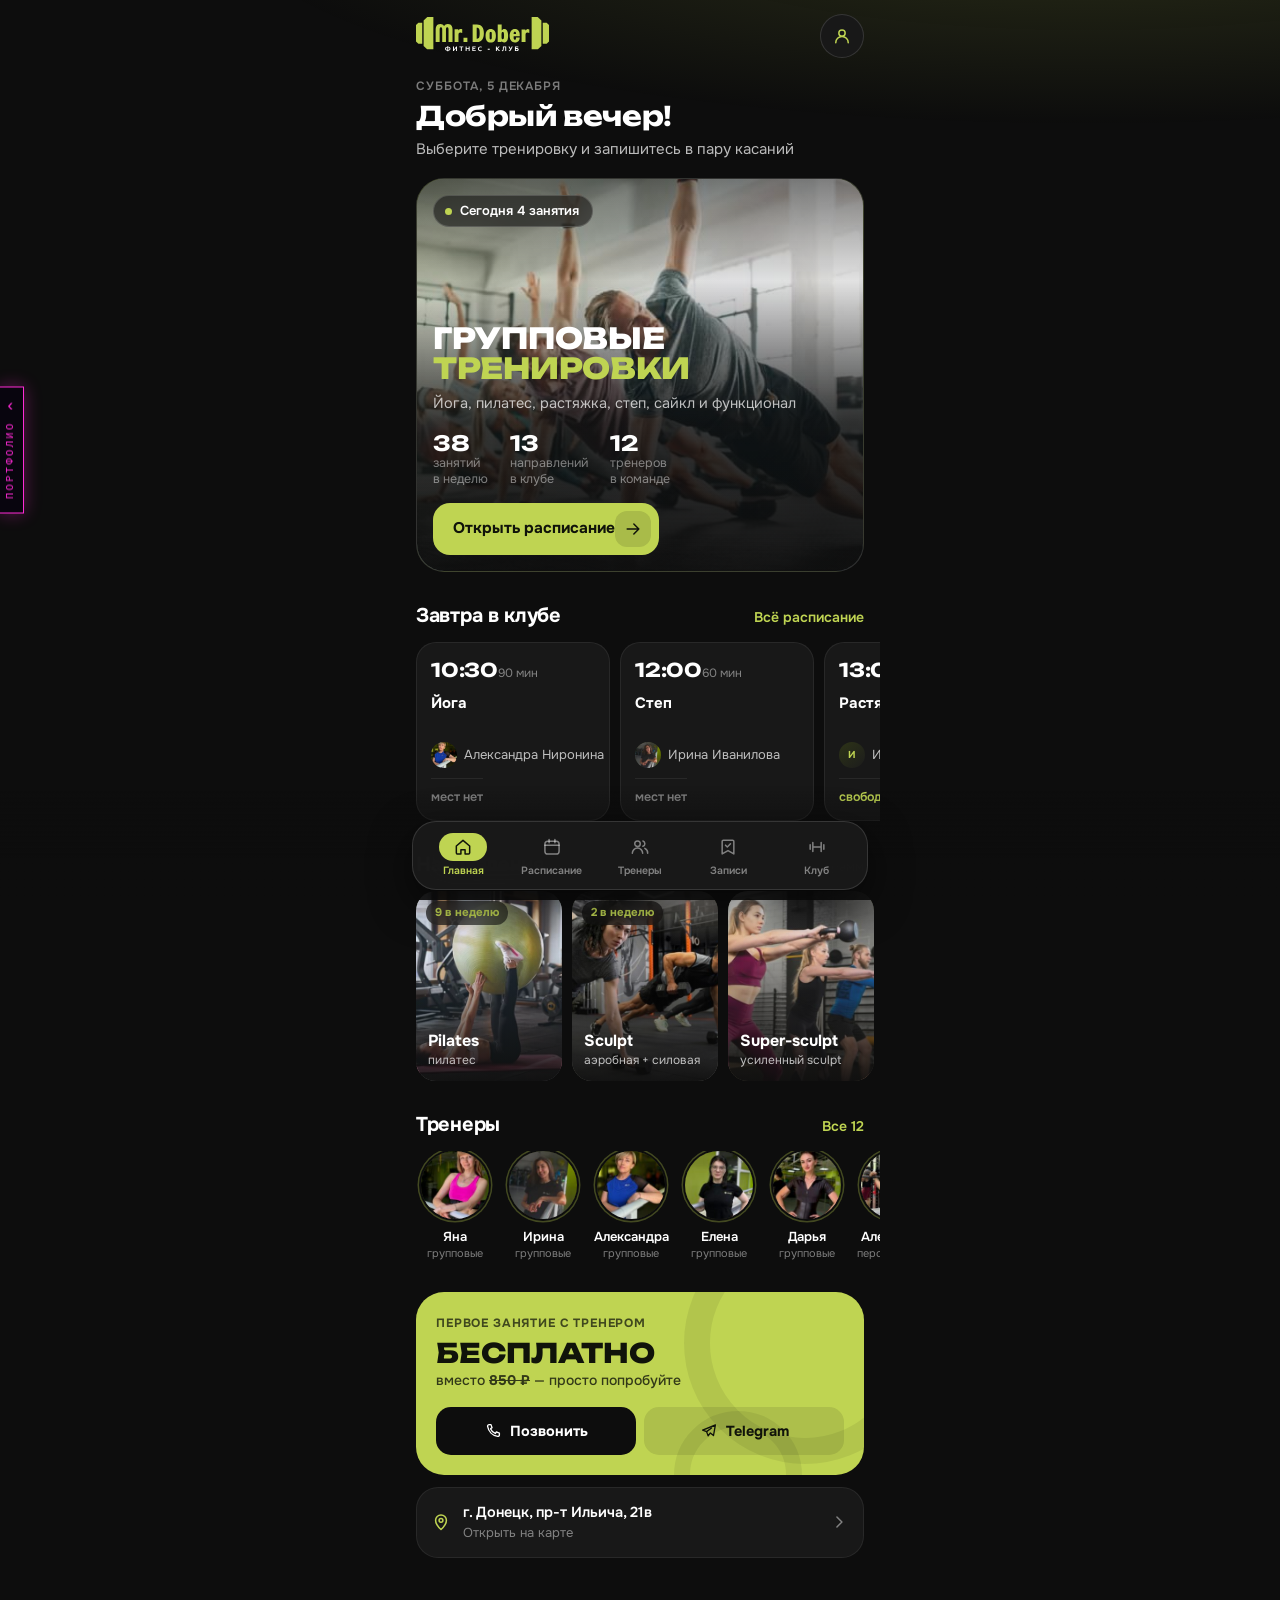
==== projects/fitness/index.html @ bd36f964 "Портфолио: сайт в стиле киберпанк" ====
<!doctype html>
<html lang="ru">
<head>
  <meta charset="utf-8">
  <meta name="viewport" content="width=device-width, initial-scale=1, maximum-scale=1, user-scalable=no, viewport-fit=cover">
  <meta name="theme-color" content="#0d0d0d">
  <meta name="color-scheme" content="dark">
  <title>Mr.Dober — фитнес-клуб</title>

  <!-- Telegram Mini App SDK (в демо для портфолио грузится без блокировки страницы) -->
  <script src="https://telegram.org/js/telegram-web-app.js" async></script>

  <link rel="preconnect" href="https://fonts.googleapis.com">
  <link rel="preconnect" href="https://fonts.gstatic.com" crossorigin>
  <link href="https://fonts.googleapis.com/css2?family=Onest:wght@400;500;600;700;800&family=Unbounded:wght@600;700;800&display=swap" rel="stylesheet">
  <link rel="stylesheet" href="style.css?v=4">
</head>
<body>
  <div id="app"></div>
  <nav id="tabbar" aria-label="Разделы"></nav>
  <div id="sheet-root"></div>
  <div id="modal"></div>
  <div id="toast"></div>
  <script src="app.js?v=5"></script>
  <script src="../back.js" data-href="../../index.html#p2"></script>
</body>
</html>
---- projects/fitness/style.css ----
/* Mr.Dober — Telegram Mini App.
   Палитра сайта mr-dober.ru: чёрный #0D0D0D, лаймовый #BFD452, белый. */

:root {
  --bg: #0d0d0d;
  --sheet: #141414;
  --card: #181818;
  --card-2: #202020;
  --card-3: #272626;
  --line: rgba(255, 255, 255, .07);
  --line-2: rgba(255, 255, 255, .13);
  --text: #fff;
  --text-2: rgba(255, 255, 255, .72);
  --text-3: rgba(255, 255, 255, .46);
  --acc: #bfd452;
  --acc-ink: #10130a;
  --acc-soft: rgba(191, 212, 82, .12);
  --acc-line: rgba(191, 212, 82, .3);
  --warn: #f0b24d;
  --warn-soft: rgba(240, 178, 77, .12);
  --danger: #ff6b5e;
  --r-xl: 28px;
  --r-lg: 22px;
  --r-md: 16px;
  --font: 'Onest', system-ui, -apple-system, 'Segoe UI', Roboto, sans-serif;
  --display: 'Unbounded', 'Onest', system-ui, sans-serif;
  --safe-b: max(env(safe-area-inset-bottom, 0px), var(--tg-safe-area-inset-bottom, 0px));
  --safe-t: calc(var(--tg-safe-area-inset-top, 0px) + var(--tg-content-safe-area-inset-top, 0px));
  --tab-h: 66px;
}

* { box-sizing: border-box; -webkit-tap-highlight-color: transparent; }
html, body {
  margin: 0;
  background: var(--bg);
  color: var(--text);
  font-family: var(--font);
  -webkit-font-smoothing: antialiased;
  text-rendering: optimizeLegibility;
}
body { min-height: 100vh; min-height: 100dvh; font-size: 15px; line-height: 1.4; overscroll-behavior-y: none; }
body.lock { overflow: hidden; }
button { font: inherit; color: inherit; background: none; border: 0; padding: 0; cursor: pointer; text-align: left; }
a { color: inherit; text-decoration: none; }
h1, h2, h3, p { margin: 0; }
img { display: block; max-width: 100%; }
.img-fail { display: none !important; }
.ic { width: 20px; height: 20px; flex: none; }
.muted { color: var(--text-3); font-size: 13px; }

/* ================= КАРКАС ================= */
#app {
  position: relative;
  max-width: 480px;
  min-height: 100dvh;
  margin: 0 auto;
  padding: calc(var(--safe-t) + 14px) 16px calc(var(--tab-h) + var(--safe-b) + 44px);
}
#app::before {
  content: "";
  position: fixed;
  inset: 0 0 auto 0;
  height: 340px;
  background: radial-gradient(110% 100% at 85% -25%, rgba(191, 212, 82, .17), transparent 62%);
  pointer-events: none;
  z-index: 0;
}
.screen { position: relative; z-index: 1; }
.screen.anim { animation: scr .34s cubic-bezier(.2, .8, .2, 1); }
.screen.anim .rise { animation: rise .5s cubic-bezier(.2, .8, .2, 1) both; animation-delay: calc(var(--i, 0) * 45ms); }
.stagger > * { animation: rise .42s cubic-bezier(.2, .8, .2, 1) both; animation-delay: calc(var(--i, 0) * 38ms); }
@keyframes scr { from { opacity: 0; transform: translateY(8px); } }
@keyframes rise { from { opacity: 0; transform: translateY(14px); } }

.eyebrow { font-size: 12px; font-weight: 600; letter-spacing: .08em; text-transform: uppercase; color: var(--text-3); }
.hscroll {
  display: flex; gap: 10px; overflow-x: auto;
  margin: 0 -16px; padding: 0 16px;
  scrollbar-width: none; scroll-snap-type: x proximity; -webkit-overflow-scrolling: touch;
}
.hscroll::-webkit-scrollbar { display: none; }
.hscroll > * { scroll-snap-align: start; scroll-margin-left: 16px; }

.block { margin-top: 30px; }
.block-head { display: flex; align-items: baseline; justify-content: space-between; gap: 12px; margin-bottom: 12px; }
.block-head h2 { font-size: 20px; font-weight: 700; letter-spacing: -.015em; }
.link { color: var(--acc); font-size: 14px; font-weight: 600; white-space: nowrap; }

.page-head { margin: 6px 0 16px; }
.page-head h1 { font-family: var(--display); font-size: 26px; font-weight: 700; line-height: 1.1; letter-spacing: -.01em; }
.page-head p { margin-top: 8px; font-size: 14px; color: var(--text-3); }

/* ---------- кнопки ---------- */
.btn {
  display: inline-flex; align-items: center; justify-content: center; gap: 8px;
  width: 100%; height: 54px; padding: 0 20px;
  border-radius: 17px; font-size: 15.5px; font-weight: 700; white-space: nowrap;
  transition: transform .12s, filter .12s;
}
.btn:active { transform: scale(.98); filter: brightness(.94); }
.btn.primary { background: var(--acc); color: var(--acc-ink); }
.btn.ghost { background: var(--card-2); border: 1px solid var(--line-2); }
.btn.dark { background: #0d0d0d; color: #fff; }
.btn.danger { background: rgba(255, 107, 94, .14); color: var(--danger); }
.btn.sm { width: auto; height: 44px; padding: 0 18px; border-radius: 14px; font-size: 14.5px; }
.btn .ic { width: 18px; height: 18px; }

.btn-book {
  flex: none; display: inline-flex; align-items: center; gap: 6px;
  height: 40px; padding: 0 16px; border-radius: 13px;
  background: var(--acc); color: var(--acc-ink);
  font-size: 14px; font-weight: 700; white-space: nowrap;
  transition: transform .12s;
}
.btn-book:active { transform: scale(.96); }
.btn-book .ic { width: 16px; height: 16px; }
.btn-book.is-mine { background: var(--acc-soft); color: var(--acc); box-shadow: inset 0 0 0 1px var(--acc-line); }
.btn-book.is-wait { background: var(--warn-soft); color: var(--warn); box-shadow: inset 0 0 0 1px rgba(240, 178, 77, .32); }
.btn-book.is-full { background: var(--card-3); color: var(--text); }
.state-note { font-size: 13px; font-weight: 600; color: var(--text-3); white-space: nowrap; padding-bottom: 2px; }

.icon-btn {
  width: 40px; height: 40px; border-radius: 13px;
  display: grid; place-items: center;
  background: var(--card); border: 1px solid var(--line);
  transition: transform .12s, opacity .12s;
}
.icon-btn:active { transform: scale(.94); }
.icon-btn:disabled { opacity: .35; }

/* ---------- аватары ---------- */
.av {
  position: relative; flex: none; display: grid; place-items: center;
  border-radius: 50%; overflow: hidden;
  background: linear-gradient(140deg, #2d3317, #1c1c1c);
  color: var(--acc); font-weight: 700;
}
.av i { font-style: normal; }
.av img { position: absolute; inset: 0; width: 100%; height: 100%; object-fit: cover; object-position: 50% 18%; }
.av-xs { width: 26px; height: 26px; font-size: 10px; }
.av-sm { width: 40px; height: 40px; font-size: 13px; }
.av-md { width: 56px; height: 56px; font-size: 16px; }
.av-lg { width: 68px; height: 68px; font-size: 19px; }

/* ================= ГЛАВНАЯ ================= */
.top { display: flex; align-items: center; justify-content: space-between; height: 44px; margin-bottom: 20px; }
.brand-logo { height: 38px; width: auto; }
.brand-fallback { display: none; font-family: var(--display); font-size: 19px; font-weight: 800; color: var(--acc); }
.brand-logo.img-fail + .brand-fallback { display: block; }
.me {
  position: relative; width: 44px; height: 44px; border-radius: 50%;
  display: grid; place-items: center;
  background: var(--card); border: 1px solid var(--line-2);
  color: var(--acc); font-weight: 700; font-size: 16px;
}
.me img { width: 100%; height: 100%; border-radius: 50%; object-fit: cover; }
.me .badge {
  position: absolute; top: -3px; right: -3px; min-width: 18px; height: 18px; padding: 0 5px;
  border-radius: 9px; background: var(--acc); color: var(--acc-ink);
  font-size: 11px; font-weight: 800; display: grid; place-items: center;
  box-shadow: 0 0 0 2px var(--bg);
}

.greet h1 { margin-top: 6px; font-family: var(--display); font-size: 27px; font-weight: 700; line-height: 1.12; letter-spacing: -.015em; }
.greet .sub { margin-top: 8px; color: var(--text-2); font-size: 15px; }

.hero {
  position: relative; isolation: isolate; overflow: hidden;
  display: flex; flex-direction: column; width: 100%; min-height: 344px;
  margin-top: 18px; padding: 16px;
  border-radius: var(--r-xl); border: 1px solid var(--line-2);
  background: linear-gradient(150deg, #23290f, #121212);
}
.hero-img { position: absolute; inset: 0; z-index: -2; width: 100%; height: 100%; object-fit: cover; object-position: 50% 30%; }
.hero-shade {
  position: absolute; inset: 0; z-index: -1;
  background:
    linear-gradient(180deg, rgba(13, 13, 13, .5) 0%, rgba(13, 13, 13, .12) 26%, rgba(13, 13, 13, .82) 62%, rgba(13, 13, 13, .97) 100%),
    linear-gradient(120deg, rgba(191, 212, 82, .2), transparent 55%);
}
.live {
  align-self: flex-start; display: inline-flex; align-items: center; gap: 8px;
  height: 32px; padding: 0 13px 0 11px; border-radius: 16px;
  background: rgba(13, 13, 13, .55); border: 1px solid rgba(255, 255, 255, .16);
  -webkit-backdrop-filter: blur(12px); backdrop-filter: blur(12px);
  font-size: 13px; font-weight: 600;
}
.live i { width: 7px; height: 7px; border-radius: 50%; background: var(--acc); box-shadow: 0 0 0 0 rgba(191, 212, 82, .7); animation: pulse 1.8s infinite; }
@keyframes pulse { 70% { box-shadow: 0 0 0 8px rgba(191, 212, 82, 0); } 100% { box-shadow: 0 0 0 0 rgba(191, 212, 82, 0); } }
.hero-title {
  display: block; margin-top: auto; padding-top: 96px;
  font-family: var(--display); font-size: 29px; font-weight: 800; line-height: 1.04;
  text-transform: uppercase; letter-spacing: -.01em;
}
.hero-title em { font-style: normal; color: var(--acc); }
.hero-sub { display: block; margin-top: 10px; color: var(--text-2); font-size: 14.5px; }
.hero-stats { display: flex; gap: 22px; margin-top: 16px; }
.hero-stats span { display: block; font-size: 12.5px; color: var(--text-3); line-height: 1.25; }
.hero-stats b { display: block; font-family: var(--display); font-size: 21px; font-weight: 700; color: #fff; }
.hero-cta {
  display: flex; align-items: center; justify-content: space-between;
  height: 52px; margin-top: 16px; padding: 0 8px 0 20px; border-radius: 17px;
  background: var(--acc); color: var(--acc-ink); font-size: 15.5px; font-weight: 700;
  transition: transform .12s;
}
.hero:active .hero-cta { transform: scale(.985); }
.hero-cta span { width: 36px; height: 36px; border-radius: 12px; display: grid; place-items: center; background: rgba(13, 13, 13, .12); }

.next {
  display: flex; align-items: center; gap: 14px; width: 100%;
  margin-top: 12px; padding: 12px 14px 12px 12px;
  border-radius: var(--r-lg);
  background: linear-gradient(120deg, rgba(191, 212, 82, .16), rgba(191, 212, 82, .04));
  border: 1px solid var(--acc-line);
}
.next > .ic { color: var(--text-3); }
.next-date {
  flex: none; width: 52px; height: 56px; border-radius: 15px;
  display: grid; place-content: center; text-align: center;
  background: var(--acc); color: var(--acc-ink);
}
.next-date b { font-family: var(--display); font-size: 19px; font-weight: 700; line-height: 1; }
.next-date span { margin-top: 3px; font-size: 11px; font-weight: 700; text-transform: uppercase; }
.next-body { flex: 1; min-width: 0; }
.next-body small { display: block; font-size: 11px; font-weight: 700; letter-spacing: .08em; text-transform: uppercase; color: var(--acc); }
.next-body b { display: block; margin: 2px 0 1px; font-size: 16px; font-weight: 700; white-space: nowrap; overflow: hidden; text-overflow: ellipsis; }
.next-body span { font-size: 13.5px; color: var(--text-2); }

/* ближайшие занятия */
.now-card {
  flex: none; width: 194px; display: flex; flex-direction: column;
  padding: 14px; border-radius: 20px;
  background: var(--card); border: 1px solid var(--line);
}
.now-card.mine { border-color: var(--acc-line); background: linear-gradient(160deg, rgba(191, 212, 82, .12), var(--card) 60%); }
.now-top { display: flex; align-items: baseline; justify-content: space-between; }
.now-top b { font-family: var(--display); font-size: 19px; font-weight: 700; letter-spacing: -.01em; }
.now-top span { font-size: 12px; color: var(--text-3); }
.now-card h3 { margin: 10px 0 12px; min-height: 2.4em; font-size: 15px; font-weight: 700; line-height: 1.2; }
.now-who { display: flex; align-items: center; gap: 7px; margin-top: auto; font-size: 13px; color: var(--text-2); white-space: nowrap; overflow: hidden; }
.now-who span { overflow: hidden; text-overflow: ellipsis; }
.now-state { margin-top: 10px; padding-top: 10px; border-top: 1px solid var(--line); font-size: 12.5px; font-weight: 600; color: var(--acc); }
.now-state.low { color: var(--warn); }
.now-state.off { color: var(--text-3); }

/* направления */
.dir-card {
  position: relative; isolation: isolate; overflow: hidden;
  flex: none; width: 146px; height: 190px; border-radius: 20px;
  background: linear-gradient(150deg, #262c12, #161616);
}
.dir-card img { position: absolute; inset: 0; z-index: -2; width: 100%; height: 100%; object-fit: cover; transition: transform .4s; }
.dir-card:active img { transform: scale(1.05); }
.dir-card::after { content: ""; position: absolute; inset: 0; z-index: -1; background: linear-gradient(180deg, rgba(13, 13, 13, .05) 35%, rgba(13, 13, 13, .92) 100%); }
.dir-n {
  position: absolute; top: 10px; left: 10px; height: 24px; padding: 0 9px; border-radius: 12px;
  display: inline-flex; align-items: center;
  background: rgba(13, 13, 13, .6); -webkit-backdrop-filter: blur(8px); backdrop-filter: blur(8px);
  color: var(--acc); font-size: 11.5px; font-weight: 700;
}
.dir-b { position: absolute; left: 12px; right: 12px; bottom: 12px; }
.dir-b b { display: block; font-size: 16px; font-weight: 700; line-height: 1.15; }
.dir-b small { display: block; margin-top: 2px; font-size: 12px; color: var(--text-2); }

/* тренеры — лента */
.tr-chip { flex: none; width: 78px; display: flex; flex-direction: column; align-items: center; text-align: center; }
.tr-chip .av { box-shadow: 0 0 0 2px var(--bg), 0 0 0 3.5px var(--acc-line); }
.tr-chip b { margin-top: 9px; font-size: 13px; font-weight: 600; max-width: 100%; overflow: hidden; text-overflow: ellipsis; white-space: nowrap; }
.tr-chip small { font-size: 11px; color: var(--text-3); }

/* акция */
.promo {
  position: relative; overflow: hidden; margin-top: 30px; padding: 20px;
  border-radius: var(--r-xl); background: var(--acc); color: var(--acc-ink);
}
.promo::before, .promo::after { content: ""; position: absolute; border-radius: 50%; border: 26px solid rgba(13, 13, 13, .07); pointer-events: none; }
.promo::before { width: 190px; height: 190px; right: -62px; top: -70px; }
.promo::after { width: 96px; height: 96px; right: 62px; bottom: -64px; border-width: 16px; }
.promo small { font-size: 12px; font-weight: 700; letter-spacing: .07em; text-transform: uppercase; opacity: .72; }
.promo b { display: block; margin: 6px 0 4px; font-family: var(--display); font-size: 27px; font-weight: 800; line-height: 1.05; text-transform: uppercase; }
.promo p { font-size: 14px; font-weight: 500; opacity: .8; }
.promo s { font-weight: 700; }
.promo-btns { position: relative; z-index: 1; display: flex; gap: 8px; margin-top: 16px; }
.promo .btn { height: 48px; border-radius: 15px; font-size: 14.5px; }
.promo .btn.line { background: rgba(13, 13, 13, .1); color: var(--acc-ink); }

.contact-mini {
  display: flex; align-items: center; gap: 12px; margin-top: 12px; padding: 14px;
  border-radius: var(--r-lg); background: var(--card); border: 1px solid var(--line);
}
.contact-mini .ic { color: var(--acc); }
.contact-mini div { flex: 1; min-width: 0; }
.contact-mini b { display: block; font-size: 14.5px; font-weight: 600; }
.contact-mini span { font-size: 13px; color: var(--text-3); }
.contact-mini > .ic:last-child { color: var(--text-3); }

/* ================= РАСПИСАНИЕ ================= */
.weekbar { display: flex; align-items: center; justify-content: space-between; margin-bottom: 12px; }
.weekbar b { display: block; margin-top: 2px; font-size: 17px; font-weight: 700; }
.week-nav { display: flex; gap: 6px; }

.sticky {
  position: sticky; top: 0; z-index: 6;
  margin: 0 -16px; padding: 6px 16px 12px;
  background: linear-gradient(180deg, var(--bg) 82%, rgba(13, 13, 13, 0));
}
.week { display: grid; grid-template-columns: repeat(7, 1fr); gap: 5px; }
.day {
  display: flex; flex-direction: column; align-items: center; gap: 3px;
  padding: 9px 0 7px; border-radius: 16px;
  background: var(--card); border: 1px solid var(--line);
  transition: background .18s, transform .12s;
}
.day:active { transform: scale(.95); }
.day span { font-size: 10.5px; font-weight: 600; letter-spacing: .05em; text-transform: uppercase; color: var(--text-3); }
.day b { font-size: 17px; font-weight: 700; font-variant-numeric: tabular-nums; }
.day i { width: 5px; height: 5px; border-radius: 50%; }
.day i.dot { background: var(--acc); }
.day.past { opacity: .45; }
.day.today b { color: var(--acc); }
.day.on { opacity: 1; background: var(--acc); border-color: var(--acc); }
.day.on span { color: rgba(16, 19, 10, .62); }
.day.on b { color: var(--acc-ink); }
.day.on i.dot { background: var(--acc-ink); }

.chips { margin-top: 10px; gap: 6px; }
.chip {
  flex: none; display: inline-flex; align-items: center; gap: 6px;
  height: 36px; padding: 0 13px; border-radius: 12px;
  background: var(--card); border: 1px solid var(--line);
  color: var(--text-2); font-size: 14px; font-weight: 600; white-space: nowrap;
  transition: background .18s, color .18s;
}
.chip .ic { width: 16px; height: 16px; }
.chip em { font-style: normal; font-size: 12px; opacity: .55; }
.chip.on { background: #fff; border-color: #fff; color: #0d0d0d; }

.day-head { display: flex; align-items: flex-end; justify-content: space-between; gap: 10px; margin-top: 10px; }
.day-head h2 { font-family: var(--display); font-size: 21px; font-weight: 700; letter-spacing: -.01em; }
.day-head p { margin-top: 5px; font-size: 13.5px; color: var(--text-3); }
.today-pill { flex: none; height: 26px; padding: 0 10px; border-radius: 13px; display: inline-flex; align-items: center; background: var(--acc-soft); color: var(--acc); font-size: 12px; font-weight: 700; }

.timeline { display: flex; flex-direction: column; gap: 10px; margin-top: 16px; }
.slot, .free { display: grid; grid-template-columns: 50px 1fr; gap: 10px; }
.slot-time { position: relative; padding-top: 15px; }
.slot-time b { display: block; font-size: 17px; font-weight: 700; letter-spacing: -.01em; font-variant-numeric: tabular-nums; }
.slot-time span { display: block; margin-top: 1px; font-size: 12.5px; color: var(--text-3); font-variant-numeric: tabular-nums; }
.slot-time::after { content: ""; position: absolute; left: 7px; top: 60px; bottom: -4px; width: 1px; background: linear-gradient(var(--line-2), transparent); }
.slot-card {
  position: relative; min-width: 0; padding: 14px;
  border-radius: var(--r-lg); background: var(--card); border: 1px solid var(--line);
  transition: transform .15s, border-color .2s;
}
.slot:active .slot-card { transform: scale(.985); }
.slot.mine .slot-card { border-color: var(--acc-line); background: linear-gradient(155deg, rgba(191, 212, 82, .13), var(--card) 58%); }
.slot.ended { opacity: .48; }
.slot.flash .slot-card { animation: flash .9s; }
@keyframes flash { 30% { box-shadow: 0 0 0 3px rgba(191, 212, 82, .45); } }
.slot-top { display: flex; align-items: center; justify-content: space-between; gap: 8px; }
.tag {
  display: inline-flex; align-items: center; gap: 6px;
  height: 26px; padding: 0 10px 0 8px; border-radius: 9px;
  background: var(--acc-soft); color: var(--acc);
  font-size: 12.5px; font-weight: 600; white-space: nowrap;
}
.tag .ic { width: 15px; height: 15px; }
.tag.plain { padding: 0 10px; }
.dur { font-size: 12.5px; color: var(--text-3); white-space: nowrap; }
.live-tag { display: inline-flex; align-items: center; gap: 6px; font-size: 12.5px; font-weight: 600; color: var(--acc); }
.live-tag i { width: 6px; height: 6px; border-radius: 50%; background: var(--acc); animation: pulse 1.8s infinite; }
.slot h3 { margin: 10px 0 8px; font-size: 17px; font-weight: 700; line-height: 1.2; letter-spacing: -.01em; }
.who { display: inline-flex; align-items: center; gap: 8px; max-width: 100%; font-size: 14px; color: var(--text-2); }
.who.none { color: var(--text-3); }
.who.none .ic { width: 18px; height: 18px; }
.slot-foot { display: flex; align-items: flex-end; justify-content: space-between; gap: 12px; margin-top: 12px; padding-top: 12px; border-top: 1px solid var(--line); }
.seats { flex: 1; min-width: 0; }
.seats .bar { max-width: 132px; height: 5px; border-radius: 3px; background: rgba(255, 255, 255, .09); overflow: hidden; }
.seats .bar i { display: block; height: 100%; border-radius: 3px; background: var(--acc); }
.seats small { display: block; margin-top: 6px; font-size: 12.5px; color: var(--text-3); white-space: nowrap; }
.seats.low .bar i { background: var(--warn); }
.seats.low small { color: var(--warn); }
.seats.full .bar i { background: rgba(255, 255, 255, .32); }
.slot-foot.solo { justify-content: flex-end; }

.free-card {
  display: flex; align-items: center; gap: 12px; padding: 13px 14px;
  border-radius: 18px; border: 1px dashed var(--line-2);
}
.free .slot-time { padding-top: 13px; }
.free .slot-time b { color: var(--text-3); }
.free .slot-time::after { display: none; }
.free-ic { flex: none; width: 36px; height: 36px; border-radius: 12px; display: grid; place-items: center; background: var(--acc-soft); color: var(--acc); }
.free-card b { display: block; font-size: 14.5px; font-weight: 600; }
.free-card span { font-size: 13px; color: var(--text-3); }

.foot-note { margin-top: 22px; text-align: center; font-size: 12.5px; line-height: 1.5; color: var(--text-3); }
.foot-note a { color: var(--text-2); font-weight: 600; white-space: nowrap; }

.empty { margin-top: 26px; padding: 34px 20px; border-radius: var(--r-xl); border: 1px dashed var(--line-2); text-align: center; color: var(--text-3); font-size: 14px; }
.empty b { display: block; margin: 14px 0 6px; font-size: 17px; font-weight: 700; color: var(--text); }
.empty .em-ic { width: 60px; height: 60px; margin: 0 auto; border-radius: 20px; display: grid; place-items: center; background: var(--acc-soft); color: var(--acc); }
.empty .em-ic .ic { width: 28px; height: 28px; }
.empty .btn { margin-top: 18px; }

/* ================= ТРЕНЕРЫ ================= */
.coach-grid { display: grid; grid-template-columns: 1fr 1fr; gap: 10px; margin-top: 14px; }
.coach-card {
  position: relative; isolation: isolate; overflow: hidden;
  aspect-ratio: 3 / 4; border-radius: var(--r-lg);
  background: linear-gradient(150deg, #262c12, #161616);
}
.coach-card img { position: absolute; inset: 0; z-index: -2; width: 100%; height: 100%; object-fit: cover; object-position: 50% 12%; transition: transform .4s; }
.coach-card:active img { transform: scale(1.04); }
.coach-card::after { content: ""; position: absolute; inset: 0; z-index: -1; background: linear-gradient(180deg, rgba(13, 13, 13, 0) 42%, rgba(13, 13, 13, .94) 100%); }
.cc-chip {
  position: absolute; top: 10px; left: 10px; height: 25px; padding: 0 10px; border-radius: 13px;
  display: inline-flex; align-items: center;
  background: rgba(13, 13, 13, .58); -webkit-backdrop-filter: blur(8px); backdrop-filter: blur(8px);
  border: 1px solid rgba(255, 255, 255, .12);
  font-size: 11.5px; font-weight: 600;
}
.cc-b { position: absolute; left: 12px; right: 12px; bottom: 12px; }
.cc-b b { display: block; font-size: 15.5px; font-weight: 700; line-height: 1.15; }
.cc-b small { display: block; margin-top: 3px; font-size: 12px; color: var(--acc); font-weight: 500; }

/* ================= МОИ ЗАПИСИ ================= */
.my-list { display: flex; flex-direction: column; gap: 10px; }
.my {
  display: flex; align-items: center; gap: 14px; width: 100%; padding: 12px;
  border-radius: var(--r-lg); background: var(--card); border: 1px solid var(--line);
}
.my-date {
  flex: none; width: 58px; padding: 10px 0; border-radius: 16px; text-align: center;
  background: var(--acc-soft); color: var(--acc);
}
.my-date b { display: block; font-family: var(--display); font-size: 20px; font-weight: 700; line-height: 1; }
.my-date span { display: block; margin-top: 4px; font-size: 11px; font-weight: 700; text-transform: uppercase; }
.my-date small { display: block; font-size: 11px; color: var(--text-3); }
.my.wait .my-date { background: var(--warn-soft); color: var(--warn); }
.my-body { flex: 1; min-width: 0; }
.my-body .st { display: inline-flex; align-items: center; gap: 5px; font-size: 12px; font-weight: 700; color: var(--acc); }
.my.wait .st { color: var(--warn); }
.st .ic { width: 14px; height: 14px; }
.my-body h3 { margin: 3px 0 5px; font-size: 16px; font-weight: 700; line-height: 1.2; }
.my-body p { display: flex; align-items: center; gap: 6px; font-size: 13.5px; color: var(--text-2); }
.my-body p + p { margin-top: 5px; }
.my-body p .ic { width: 15px; height: 15px; color: var(--text-3); }
.my > .ic { color: var(--text-3); }

/* ================= КЛУБ ================= */
.club-hero {
  position: relative; isolation: isolate; overflow: hidden;
  display: flex; flex-direction: column; justify-content: flex-end;
  min-height: 230px; padding: 18px; border-radius: var(--r-xl); border: 1px solid var(--line-2);
  background: linear-gradient(150deg, #23290f, #121212);
}
.club-hero img { position: absolute; inset: 0; z-index: -2; width: 100%; height: 100%; object-fit: cover; }
.club-hero::after { content: ""; position: absolute; inset: 0; z-index: -1; background: linear-gradient(180deg, rgba(13, 13, 13, .2), rgba(13, 13, 13, .93) 85%); }
.club-hero h1 { margin-top: 6px; font-family: var(--display); font-size: 23px; font-weight: 800; line-height: 1.08; text-transform: uppercase; }
.club-hero h1 em { font-style: normal; color: var(--acc); }
.about { margin-top: 16px; font-size: 15px; line-height: 1.55; color: var(--text-2); }
.perks { display: flex; flex-wrap: wrap; gap: 6px; margin-top: 14px; }
.perks span { display: inline-flex; align-items: center; gap: 6px; height: 32px; padding: 0 12px 0 9px; border-radius: 11px; background: var(--card); border: 1px solid var(--line); font-size: 13px; font-weight: 500; }
.perks .ic { width: 16px; height: 16px; color: var(--acc); }

.svc-grid { display: grid; grid-template-columns: 1fr 1fr; gap: 10px; }
.svc {
  position: relative; isolation: isolate; overflow: hidden;
  display: flex; flex-direction: column; justify-content: flex-end;
  min-height: 132px; padding: 12px; border-radius: 20px;
  background: linear-gradient(150deg, #262c12, #161616);
}
.svc img { position: absolute; inset: 0; z-index: -2; width: 100%; height: 100%; object-fit: cover; }
.svc::after { content: ""; position: absolute; inset: 0; z-index: -1; background: linear-gradient(180deg, rgba(13, 13, 13, .15), rgba(13, 13, 13, .92)); }
.svc b { font-size: 15px; font-weight: 700; line-height: 1.15; }
.svc small { margin-top: 3px; font-size: 12px; line-height: 1.3; color: var(--text-2); }

.seg { display: flex; gap: 4px; padding: 4px; border-radius: 16px; background: var(--card); border: 1px solid var(--line); }
.seg button { flex: 1 1 auto; height: 38px; padding: 0 6px; border-radius: 12px; text-align: center; font-size: 13px; font-weight: 600; white-space: nowrap; color: var(--text-2); transition: background .18s, color .18s; }
.seg button.on { background: var(--acc); color: var(--acc-ink); }
.price-list { display: flex; flex-direction: column; gap: 8px; margin-top: 10px; }
.price { padding: 14px; border-radius: 18px; background: var(--card); border: 1px solid var(--line); }
.price.best { border-color: var(--acc-line); background: linear-gradient(150deg, rgba(191, 212, 82, .12), var(--card) 60%); }
.price-h { display: flex; flex-wrap: wrap; align-items: baseline; justify-content: space-between; gap: 2px 10px; }
.price-h b { font-size: 15.5px; font-weight: 700; }
.price-h span { font-size: 12.5px; color: var(--text-3); }
.price-rows { margin-top: 8px; }
.price-rows div { display: flex; align-items: baseline; justify-content: space-between; gap: 12px; padding: 7px 0; border-top: 1px solid var(--line); }
.price-rows span { font-size: 13.5px; color: var(--text-2); }
.price-rows b { flex: none; font-family: var(--display); font-size: 15px; font-weight: 700; color: var(--acc); white-space: nowrap; }
.price-rows s { margin-right: 6px; font-family: var(--font); font-size: 13px; font-weight: 500; color: var(--text-3); }
.price-note { margin-top: 10px; font-size: 12.5px; color: var(--text-3); }

.loy { flex: none; width: 204px; padding: 16px; border-radius: 20px; background: var(--card); border: 1px solid var(--line); }
.loy b { display: block; font-family: var(--display); font-size: 26px; font-weight: 800; color: var(--acc); line-height: 1; }
.loy h3 { margin: 12px 0 4px; font-size: 14.5px; font-weight: 700; }
.loy p { font-size: 13px; line-height: 1.4; color: var(--text-2); }

.rows { border-radius: var(--r-lg); background: var(--card); border: 1px solid var(--line); overflow: hidden; }
.row { display: flex; align-items: center; gap: 12px; padding: 13px 14px; }
.row + .row { border-top: 1px solid var(--line); }
.row-ic { flex: none; width: 38px; height: 38px; border-radius: 12px; display: grid; place-items: center; background: var(--acc-soft); color: var(--acc); font-size: 12px; font-weight: 800; }
.row div { flex: 1; min-width: 0; }
.row small { display: block; font-size: 12px; color: var(--text-3); }
.row b { display: block; font-size: 15px; font-weight: 600; }
.row > .ic { color: var(--text-3); }
.copy { margin-top: 22px; text-align: center; font-size: 12px; color: var(--text-3); }

/* ================= ШТОРКА ================= */
#sheet-root { position: fixed; inset: 0; z-index: 50; pointer-events: none; }
#sheet-root.open { pointer-events: auto; }
.sh-back { position: absolute; inset: 0; background: rgba(0, 0, 0, .62); -webkit-backdrop-filter: blur(3px); backdrop-filter: blur(3px); opacity: 0; transition: opacity .3s; }
.open .sh-back { opacity: 1; }
.sheet {
  position: absolute; left: 0; right: 0; bottom: 0;
  display: flex; flex-direction: column;
  max-width: 480px; max-height: calc(100dvh - 20px - var(--safe-t)); margin: 0 auto;
  border-radius: 28px 28px 0 0; overflow: hidden;
  background: var(--sheet); box-shadow: 0 0 0 1px var(--line-2), 0 -20px 60px rgba(0, 0, 0, .5);
  transform: translateY(103%); transition: transform .4s cubic-bezier(.2, .85, .25, 1);
}
.open .sheet { transform: none; }
.sh-grab { position: absolute; top: 0; left: 0; right: 0; z-index: 3; height: 28px; display: grid; place-items: center; touch-action: none; }
.sh-grab i { width: 40px; height: 4px; border-radius: 2px; background: rgba(255, 255, 255, .42); }
.sh-x {
  position: absolute; top: 14px; right: 14px; z-index: 4;
  width: 36px; height: 36px; border-radius: 50%; display: grid; place-items: center;
  background: rgba(13, 13, 13, .6); border: 1px solid rgba(255, 255, 255, .14);
  -webkit-backdrop-filter: blur(10px); backdrop-filter: blur(10px);
}
.sh-x .ic { width: 18px; height: 18px; }
.sh-scroll { overflow-y: auto; overscroll-behavior: contain; -webkit-overflow-scrolling: touch; padding: 0 18px 22px; }
.sh-scroll.swap { animation: scr .28s; }
.sh-footer { padding: 12px 18px calc(12px + var(--safe-b)); border-top: 1px solid var(--line); background: var(--sheet); }

.sh-photo { position: relative; height: 216px; margin: 0 -18px; overflow: hidden; background: linear-gradient(150deg, #2a3113, #141414); }
.sh-photo img { position: relative; width: 100%; height: 100%; object-fit: cover; }
.sh-photo::after { content: ""; position: absolute; inset: 0; background: linear-gradient(180deg, rgba(20, 20, 20, .3) 0%, rgba(20, 20, 20, 0) 32%, rgba(20, 20, 20, .78) 80%, var(--sheet) 100%); }
.ph-ic { position: absolute; inset: 0; display: grid; place-items: center; color: rgba(191, 212, 82, .22); }
.ph-ic .ic { width: 104px; height: 104px; stroke-width: 1.1; }
.ph-ini { position: absolute; inset: 0; display: grid; place-items: center; font-family: var(--display); font-size: 58px; font-weight: 800; color: rgba(191, 212, 82, .28); }
.sh-photo.tall { height: 350px; }
.sh-photo.tall img { object-position: 50% 12%; }
.sh-photo.low { height: 170px; }
.sh-title { position: relative; z-index: 1; margin-top: -54px; }
.sh-title .row-tags { display: flex; align-items: center; gap: 8px; }
.sh-title .tag { background: rgba(31, 36, 14, .92); }
.sh-title h2 { margin-top: 10px; font-family: var(--display); font-size: 23px; font-weight: 700; line-height: 1.12; letter-spacing: -.01em; }
.sh-title .role { font-size: 13.5px; font-weight: 600; color: var(--acc); }

.facts { display: grid; grid-template-columns: 1fr 1fr; gap: 8px; margin-top: 16px; }
.fact { display: grid; grid-template-columns: auto 1fr; column-gap: 10px; align-items: center; padding: 12px; border-radius: 16px; background: var(--card); border: 1px solid var(--line); }
.fact .ic { grid-row: span 2; color: var(--acc); }
.fact small { font-size: 10.5px; font-weight: 600; letter-spacing: .07em; text-transform: uppercase; color: var(--text-3); }
.fact b { font-size: 14.5px; font-weight: 600; }
.sh-text { margin-top: 16px; font-size: 15px; line-height: 1.55; color: var(--text-2); }
.sh-text + .sh-text { margin-top: 8px; }
.sh-block { margin-top: 24px; }
.sh-block-head { display: flex; align-items: baseline; justify-content: space-between; gap: 10px; margin-bottom: 10px; }
.sh-block-head h3 { font-size: 17px; font-weight: 700; }
.sh-block-head .acc { color: var(--acc); font-size: 13.5px; font-weight: 600; }
.segs { display: grid; grid-template-columns: repeat(var(--cols), 1fr); gap: 5px; }
.segs i { height: 22px; border-radius: 7px; background: rgba(255, 255, 255, .07); }
.segs i.on { background: rgba(191, 212, 82, .6); }
.segs i.me { background: #fff; box-shadow: 0 0 14px rgba(255, 255, 255, .45); }
.hint { display: block; margin-top: 8px; font-size: 12.5px; color: var(--text-3); }

.coach-row { display: flex; align-items: center; gap: 12px; width: 100%; padding: 10px 12px 10px 10px; border-radius: 18px; background: var(--card); border: 1px solid var(--line); }
.coach-row span.cb { flex: 1; min-width: 0; }
.coach-row b { display: block; font-size: 15.5px; font-weight: 700; }
.coach-row small { font-size: 13px; color: var(--text-3); }
.coach-row > .ic { color: var(--text-3); }

.tr-stats { display: flex; gap: 8px; margin-top: 16px; }
.tr-stats div { flex: 1; min-width: 0; padding: 12px; border-radius: 16px; background: var(--card); border: 1px solid var(--line); }
.tr-stats b { display: block; font-family: var(--display); font-size: 17px; font-weight: 700; color: var(--acc); white-space: nowrap; }
.tr-stats span { display: block; margin-top: 2px; font-size: 12px; line-height: 1.25; color: var(--text-3); }
.fact-list { list-style: none; margin: 18px 0 0; padding: 0; display: flex; flex-direction: column; gap: 10px; }
.fact-list li { display: grid; grid-template-columns: 18px 1fr; gap: 10px; font-size: 14.5px; line-height: 1.42; color: var(--text-2); }
.fact-list .ic { width: 18px; height: 18px; margin-top: 1px; color: var(--acc); }
.quote { margin-top: 16px; padding: 14px 16px; border-radius: 16px; border-left: 3px solid var(--acc); background: var(--card); font-size: 14.5px; font-weight: 500; line-height: 1.45; }
.tags { display: flex; flex-wrap: wrap; gap: 6px; }
.tags span { padding: 7px 12px; border-radius: 11px; background: var(--card-2); border: 1px solid var(--line); font-size: 13px; font-weight: 500; }

.mini-list { display: flex; flex-direction: column; gap: 6px; }
.mini { display: flex; align-items: center; gap: 12px; width: 100%; padding: 9px 12px 9px 9px; border-radius: 16px; background: var(--card); border: 1px solid var(--line); }
.mini-d { flex: none; width: 44px; height: 46px; border-radius: 12px; display: grid; place-content: center; text-align: center; background: var(--card-3); font-size: 16px; font-weight: 700; line-height: 1.05; }
.mini-d small { font-size: 10px; font-weight: 700; text-transform: uppercase; color: var(--acc); }
.mini-b { flex: 1; min-width: 0; }
.mini-b b { display: block; font-size: 14.5px; font-weight: 600; white-space: nowrap; overflow: hidden; text-overflow: ellipsis; }
.mini-b small { display: block; font-size: 12.5px; color: var(--text-3); white-space: nowrap; overflow: hidden; text-overflow: ellipsis; }
.mini > .ic { width: 18px; height: 18px; color: var(--text-3); }
.mini-ok { flex: none; width: 26px; height: 26px; border-radius: 50%; display: grid; place-items: center; background: var(--acc); color: var(--acc-ink); }
.mini-ok .ic { width: 15px; height: 15px; }

.note-box { display: flex; gap: 10px; padding: 13px 14px; border-radius: 16px; background: var(--acc-soft); font-size: 14px; line-height: 1.45; color: var(--text-2); }
.note-box .ic { color: var(--acc); margin-top: 1px; }

.sh-foot { display: flex; align-items: center; gap: 10px; }
.sh-foot .btn { width: auto; }
.booked-note { flex: 1; min-width: 0; display: flex; align-items: center; gap: 12px; }
.booked-note > .ic { flex: none; width: 42px; height: 42px; padding: 11px; border-radius: 14px; background: var(--acc); color: var(--acc-ink); }
.booked-note.wait > .ic { background: var(--warn); }
.booked-note.off > .ic { background: var(--card-3); color: var(--text-2); }
.booked-note b { display: block; font-size: 15.5px; font-weight: 700; }
.booked-note span { display: block; font-size: 13px; color: var(--text-3); }
.cta-hint { display: block; margin-bottom: 10px; text-align: center; font-size: 13px; color: var(--text-3); }

/* ================= НИЖНЕЕ МЕНЮ ================= */
#tabbar { position: fixed; left: 0; right: 0; bottom: 0; z-index: 20; padding: 0 12px calc(10px + var(--safe-b)); pointer-events: none; }
#tabbar::before { content: ""; position: absolute; inset: -30px 0 0; background: linear-gradient(180deg, rgba(13, 13, 13, 0), rgba(13, 13, 13, .92) 62%); }
.tabs {
  position: relative; max-width: 456px; margin: 0 auto;
  display: grid; grid-template-columns: repeat(5, 1fr); padding: 6px;
  border-radius: 24px; pointer-events: auto;
  background: rgba(28, 28, 28, .8); border: 1px solid var(--line-2);
  -webkit-backdrop-filter: blur(22px) saturate(1.5); backdrop-filter: blur(22px) saturate(1.5);
  box-shadow: 0 14px 40px rgba(0, 0, 0, .55);
}
.tab { position: relative; display: flex; flex-direction: column; align-items: center; gap: 3px; padding: 5px 0 4px; color: var(--text-3); font-size: 10.5px; font-weight: 600; text-align: center; }
.tab .pill { width: 48px; height: 28px; border-radius: 14px; display: grid; place-items: center; transition: background .22s, color .22s, transform .22s; }
.tab:active .pill { transform: scale(.92); }
.tab.on { color: var(--acc); }
.tab.on .pill { background: var(--acc); color: var(--acc-ink); }
.tab .badge {
  position: absolute; top: 1px; left: calc(50% + 9px); min-width: 17px; height: 17px; padding: 0 4px;
  border-radius: 9px; display: grid; place-items: center;
  background: #fff; color: #0d0d0d; font-size: 10.5px; font-weight: 800;
  box-shadow: 0 0 0 2px rgba(28, 28, 28, .9);
}

/* ================= ТОСТ И ДИАЛОГ ================= */
#toast { position: fixed; left: 0; right: 0; top: calc(var(--safe-t) + 10px); z-index: 80; display: grid; place-items: center; padding: 0 14px; pointer-events: none; opacity: 0; transform: translateY(-14px); transition: opacity .25s, transform .3s cubic-bezier(.2, .85, .25, 1); }
#toast.show { opacity: 1; transform: none; }
.toast-in { display: flex; align-items: center; gap: 12px; max-width: 452px; width: 100%; padding: 12px 14px; border-radius: 18px; background: rgba(32, 32, 32, .96); border: 1px solid var(--acc-line); box-shadow: 0 14px 40px rgba(0, 0, 0, .5); font-size: 14.5px; font-weight: 500; }
.toast-in .ic { flex: none; width: 34px; height: 34px; padding: 8px; border-radius: 11px; background: var(--acc); color: var(--acc-ink); }

#modal { position: fixed; inset: 0; z-index: 90; display: grid; place-items: center; padding: 22px; pointer-events: none; opacity: 0; transition: opacity .2s; }
#modal.show { pointer-events: auto; opacity: 1; }
.modal-back { position: absolute; inset: 0; background: rgba(0, 0, 0, .7); }
.modal { position: relative; width: 100%; max-width: 340px; padding: 22px; border-radius: 26px; background: var(--card-2); border: 1px solid var(--line-2); }
.modal h3 { font-size: 19px; font-weight: 700; }
.modal p { margin-top: 8px; font-size: 14.5px; color: var(--text-2); }
.modal-btns { display: flex; gap: 8px; margin-top: 20px; }
.modal-btns .btn { height: 48px; }

@media (max-width: 359px) {
  #app { padding-left: 12px; padding-right: 12px; }
  .hscroll { margin: 0 -12px; padding: 0 12px; }
  .sticky { margin: 0 -12px; padding-left: 12px; padding-right: 12px; }
  .hero-title { font-size: 25px; }
  .slot, .free { grid-template-columns: 46px 1fr; gap: 8px; }
  .btn-book { padding: 0 12px; }
}
@media (prefers-reduced-motion: reduce) {
  *, *::before, *::after { animation-duration: .01ms !important; transition-duration: .01ms !important; }
}
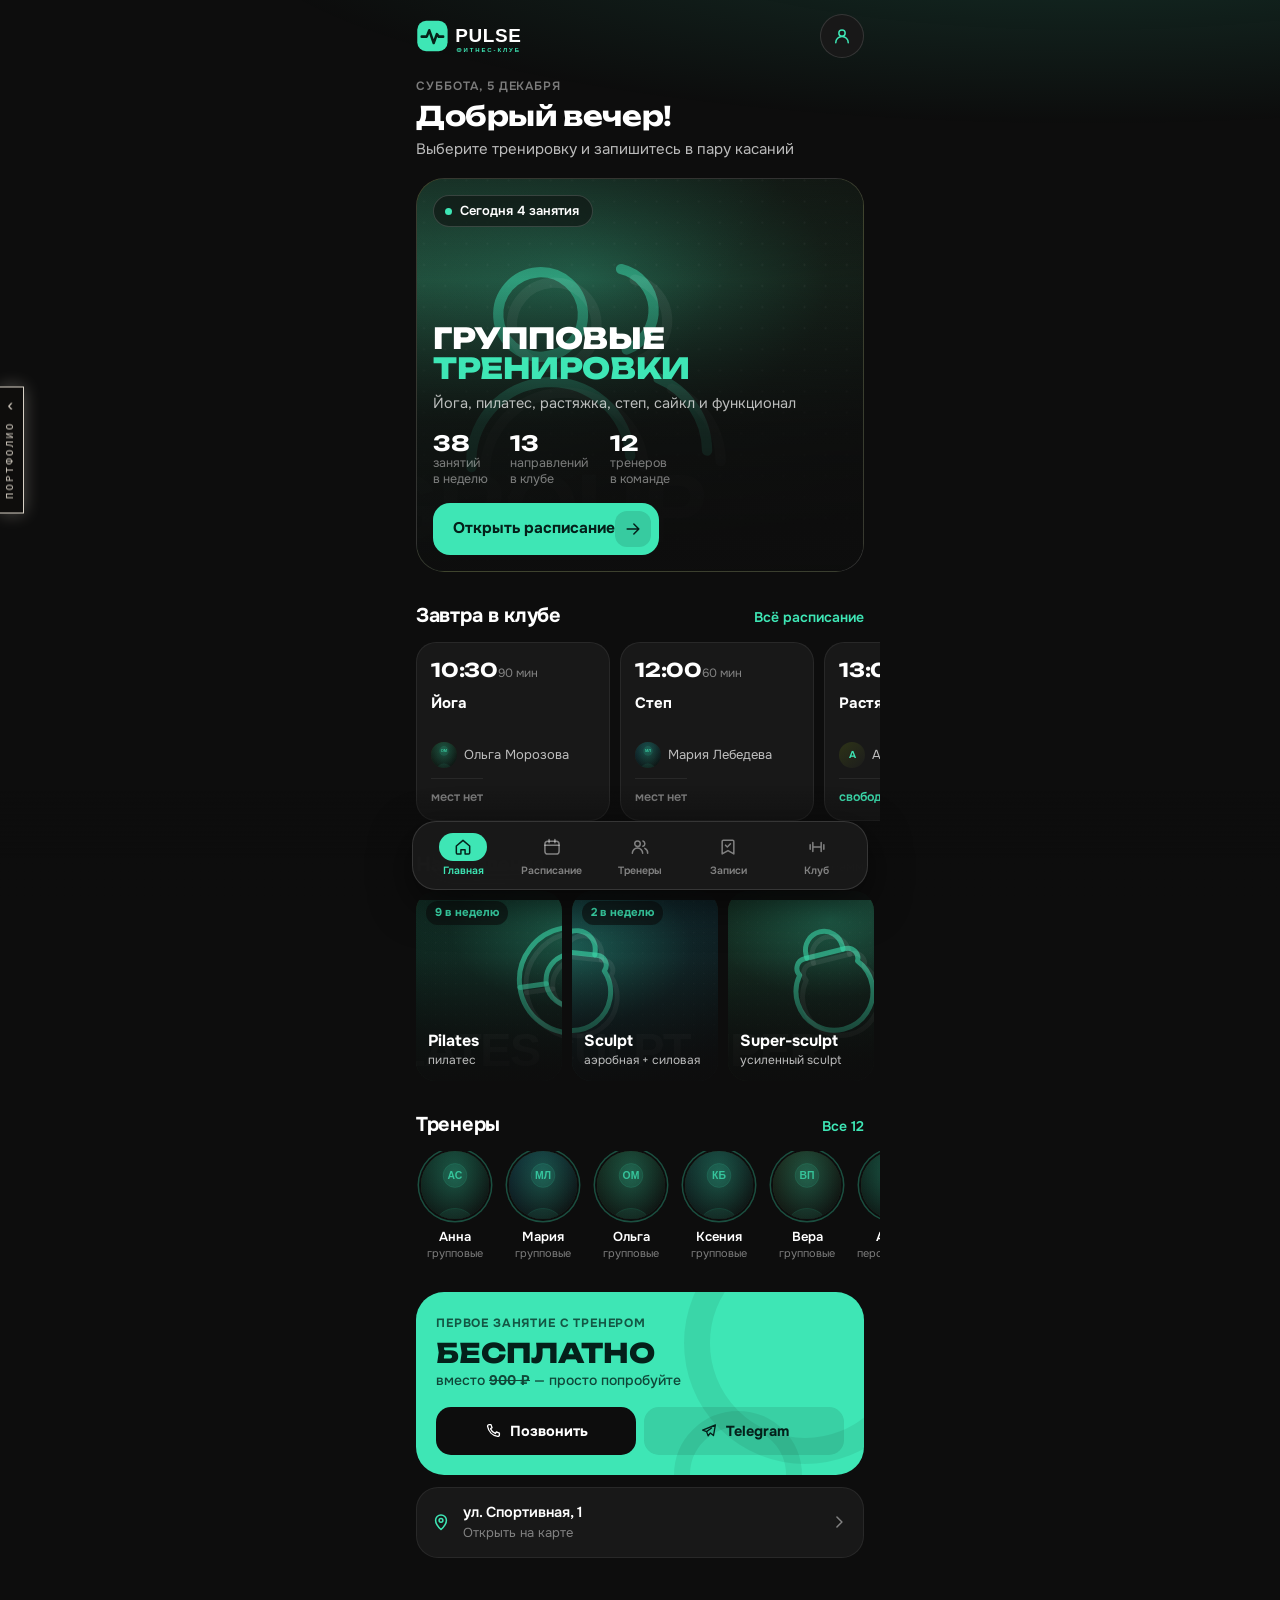
==== commit 25737dce: "Пепельное оформление, демо PULSE без данных клуба, оптимизация частиц" ====
--- a/projects/fitness/index.html
+++ b/projects/fitness/index.html
@@ -5,7 +5,7 @@
   <meta name="viewport" content="width=device-width, initial-scale=1, maximum-scale=1, user-scalable=no, viewport-fit=cover">
   <meta name="theme-color" content="#0d0d0d">
   <meta name="color-scheme" content="dark">
-  <title>Mr.Dober — фитнес-клуб</title>
+  <title>PULSE — фитнес-клуб (демо Mini App)</title>
 
   <!-- Telegram Mini App SDK (в демо для портфолио грузится без блокировки страницы) -->
   <script src="https://telegram.org/js/telegram-web-app.js" async></script>
--- a/projects/fitness/style.css
+++ b/projects/fitness/style.css
@@ -1,5 +1,5 @@
-/* Mr.Dober — Telegram Mini App.
-   Палитра сайта mr-dober.ru: чёрный #0D0D0D, лаймовый #BFD452, белый. */
+/* PULSE — демо Telegram Mini App для портфолио.
+   Палитра: чёрный #0D0D0D, мятный #3EE6B5, белый. */
 
 :root {
   --bg: #0d0d0d;
@@ -12,10 +12,10 @@
   --text: #fff;
   --text-2: rgba(255, 255, 255, .72);
   --text-3: rgba(255, 255, 255, .46);
-  --acc: #bfd452;
-  --acc-ink: #10130a;
-  --acc-soft: rgba(191, 212, 82, .12);
-  --acc-line: rgba(191, 212, 82, .3);
+  --acc: #3ee6b5;
+  --acc-ink: #04201a;
+  --acc-soft: rgba(62, 230, 181, .12);
+  --acc-line: rgba(62, 230, 181, .3);
   --warn: #f0b24d;
   --warn-soft: rgba(240, 178, 77, .12);
   --danger: #ff6b5e;
@@ -61,7 +61,7 @@
   position: fixed;
   inset: 0 0 auto 0;
   height: 340px;
-  background: radial-gradient(110% 100% at 85% -25%, rgba(191, 212, 82, .17), transparent 62%);
+  background: radial-gradient(110% 100% at 85% -25%, rgba(62, 230, 181, .17), transparent 62%);
   pointer-events: none;
   z-index: 0;
 }
@@ -176,7 +176,7 @@
   position: absolute; inset: 0; z-index: -1;
   background:
     linear-gradient(180deg, rgba(13, 13, 13, .5) 0%, rgba(13, 13, 13, .12) 26%, rgba(13, 13, 13, .82) 62%, rgba(13, 13, 13, .97) 100%),
-    linear-gradient(120deg, rgba(191, 212, 82, .2), transparent 55%);
+    linear-gradient(120deg, rgba(62, 230, 181, .2), transparent 55%);
 }
 .live {
   align-self: flex-start; display: inline-flex; align-items: center; gap: 8px;
@@ -185,8 +185,8 @@
   -webkit-backdrop-filter: blur(12px); backdrop-filter: blur(12px);
   font-size: 13px; font-weight: 600;
 }
-.live i { width: 7px; height: 7px; border-radius: 50%; background: var(--acc); box-shadow: 0 0 0 0 rgba(191, 212, 82, .7); animation: pulse 1.8s infinite; }
-@keyframes pulse { 70% { box-shadow: 0 0 0 8px rgba(191, 212, 82, 0); } 100% { box-shadow: 0 0 0 0 rgba(191, 212, 82, 0); } }
+.live i { width: 7px; height: 7px; border-radius: 50%; background: var(--acc); box-shadow: 0 0 0 0 rgba(62, 230, 181, .7); animation: pulse 1.8s infinite; }
+@keyframes pulse { 70% { box-shadow: 0 0 0 8px rgba(62, 230, 181, 0); } 100% { box-shadow: 0 0 0 0 rgba(62, 230, 181, 0); } }
 .hero-title {
   display: block; margin-top: auto; padding-top: 96px;
   font-family: var(--display); font-size: 29px; font-weight: 800; line-height: 1.04;
@@ -210,7 +210,7 @@
   display: flex; align-items: center; gap: 14px; width: 100%;
   margin-top: 12px; padding: 12px 14px 12px 12px;
   border-radius: var(--r-lg);
-  background: linear-gradient(120deg, rgba(191, 212, 82, .16), rgba(191, 212, 82, .04));
+  background: linear-gradient(120deg, rgba(62, 230, 181, .16), rgba(62, 230, 181, .04));
   border: 1px solid var(--acc-line);
 }
 .next > .ic { color: var(--text-3); }
@@ -232,7 +232,7 @@
   padding: 14px; border-radius: 20px;
   background: var(--card); border: 1px solid var(--line);
 }
-.now-card.mine { border-color: var(--acc-line); background: linear-gradient(160deg, rgba(191, 212, 82, .12), var(--card) 60%); }
+.now-card.mine { border-color: var(--acc-line); background: linear-gradient(160deg, rgba(62, 230, 181, .12), var(--card) 60%); }
 .now-top { display: flex; align-items: baseline; justify-content: space-between; }
 .now-top b { font-family: var(--display); font-size: 19px; font-weight: 700; letter-spacing: -.01em; }
 .now-top span { font-size: 12px; color: var(--text-3); }
@@ -352,10 +352,10 @@
   transition: transform .15s, border-color .2s;
 }
 .slot:active .slot-card { transform: scale(.985); }
-.slot.mine .slot-card { border-color: var(--acc-line); background: linear-gradient(155deg, rgba(191, 212, 82, .13), var(--card) 58%); }
+.slot.mine .slot-card { border-color: var(--acc-line); background: linear-gradient(155deg, rgba(62, 230, 181, .13), var(--card) 58%); }
 .slot.ended { opacity: .48; }
 .slot.flash .slot-card { animation: flash .9s; }
-@keyframes flash { 30% { box-shadow: 0 0 0 3px rgba(191, 212, 82, .45); } }
+@keyframes flash { 30% { box-shadow: 0 0 0 3px rgba(62, 230, 181, .45); } }
 .slot-top { display: flex; align-items: center; justify-content: space-between; gap: 8px; }
 .tag {
   display: inline-flex; align-items: center; gap: 6px;
@@ -480,7 +480,7 @@
 .seg button.on { background: var(--acc); color: var(--acc-ink); }
 .price-list { display: flex; flex-direction: column; gap: 8px; margin-top: 10px; }
 .price { padding: 14px; border-radius: 18px; background: var(--card); border: 1px solid var(--line); }
-.price.best { border-color: var(--acc-line); background: linear-gradient(150deg, rgba(191, 212, 82, .12), var(--card) 60%); }
+.price.best { border-color: var(--acc-line); background: linear-gradient(150deg, rgba(62, 230, 181, .12), var(--card) 60%); }
 .price-h { display: flex; flex-wrap: wrap; align-items: baseline; justify-content: space-between; gap: 2px 10px; }
 .price-h b { font-size: 15.5px; font-weight: 700; }
 .price-h span { font-size: 12.5px; color: var(--text-3); }
@@ -533,12 +533,12 @@
 .sh-scroll.swap { animation: scr .28s; }
 .sh-footer { padding: 12px 18px calc(12px + var(--safe-b)); border-top: 1px solid var(--line); background: var(--sheet); }
 
-.sh-photo { position: relative; height: 216px; margin: 0 -18px; overflow: hidden; background: linear-gradient(150deg, #2a3113, #141414); }
+.sh-photo { position: relative; height: 216px; margin: 0 -18px; overflow: hidden; background: linear-gradient(150deg, #0f2a22, #141414); }
 .sh-photo img { position: relative; width: 100%; height: 100%; object-fit: cover; }
 .sh-photo::after { content: ""; position: absolute; inset: 0; background: linear-gradient(180deg, rgba(20, 20, 20, .3) 0%, rgba(20, 20, 20, 0) 32%, rgba(20, 20, 20, .78) 80%, var(--sheet) 100%); }
-.ph-ic { position: absolute; inset: 0; display: grid; place-items: center; color: rgba(191, 212, 82, .22); }
+.ph-ic { position: absolute; inset: 0; display: grid; place-items: center; color: rgba(62, 230, 181, .22); }
 .ph-ic .ic { width: 104px; height: 104px; stroke-width: 1.1; }
-.ph-ini { position: absolute; inset: 0; display: grid; place-items: center; font-family: var(--display); font-size: 58px; font-weight: 800; color: rgba(191, 212, 82, .28); }
+.ph-ini { position: absolute; inset: 0; display: grid; place-items: center; font-family: var(--display); font-size: 58px; font-weight: 800; color: rgba(62, 230, 181, .28); }
 .sh-photo.tall { height: 350px; }
 .sh-photo.tall img { object-position: 50% 12%; }
 .sh-photo.low { height: 170px; }
@@ -561,7 +561,7 @@
 .sh-block-head .acc { color: var(--acc); font-size: 13.5px; font-weight: 600; }
 .segs { display: grid; grid-template-columns: repeat(var(--cols), 1fr); gap: 5px; }
 .segs i { height: 22px; border-radius: 7px; background: rgba(255, 255, 255, .07); }
-.segs i.on { background: rgba(191, 212, 82, .6); }
+.segs i.on { background: rgba(62, 230, 181, .6); }
 .segs i.me { background: #fff; box-shadow: 0 0 14px rgba(255, 255, 255, .45); }
 .hint { display: block; margin-top: 8px; font-size: 12.5px; color: var(--text-3); }
 
